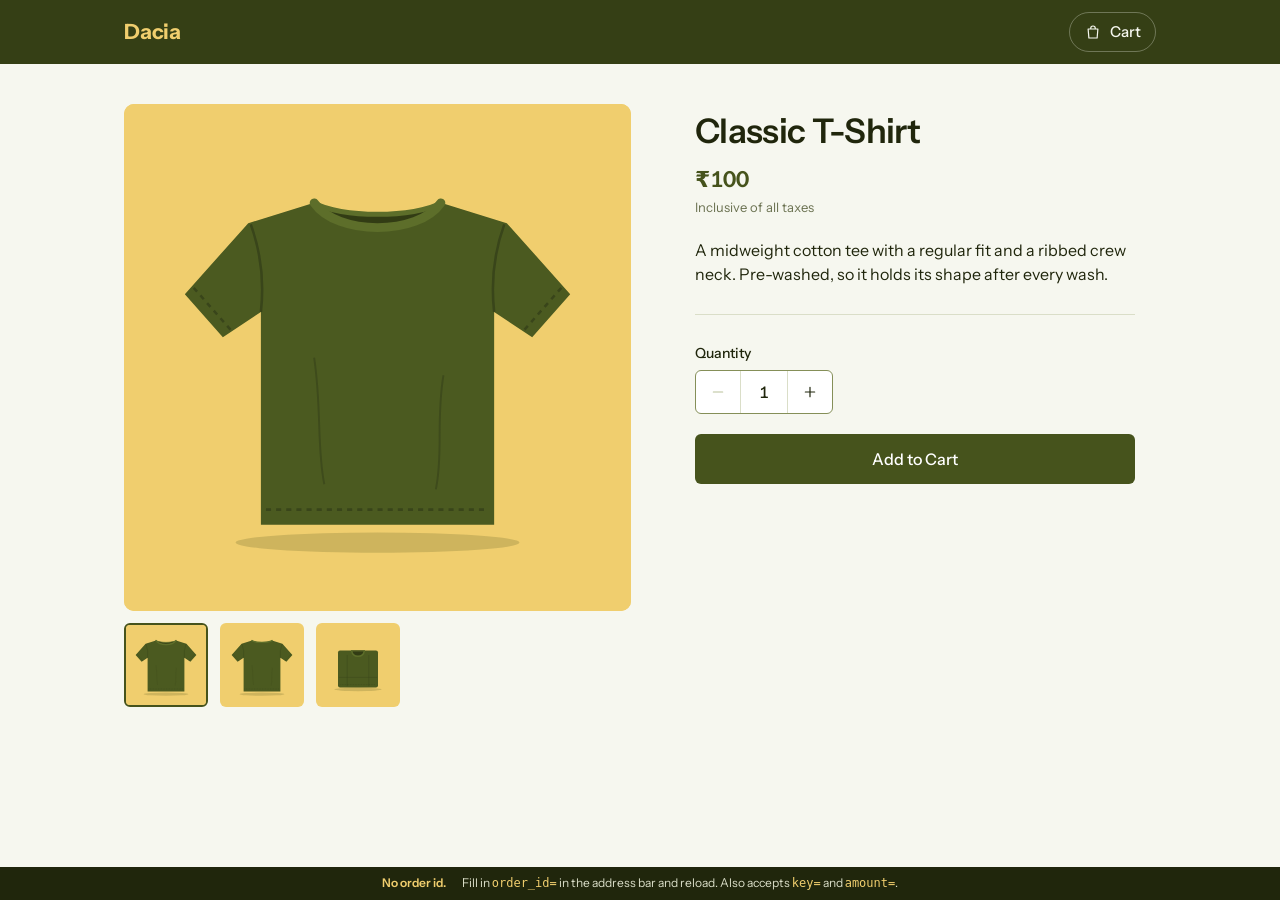
==== demo-custom-checkout/index.html @ fe64cef2 "demo checkout" ====
<!doctype html>
<html lang="en">
<head>
<meta charset="utf-8">
<meta name="viewport" content="width=device-width, initial-scale=1">
<title>Classic T-Shirt | Dacia</title>
<link rel="preconnect" href="https://fonts.googleapis.com">
<link rel="preconnect" href="https://fonts.gstatic.com" crossorigin>
<link href="https://fonts.googleapis.com/css2?family=Instrument+Sans:wght@400;500;600;700&display=swap" rel="stylesheet">

<!--
  Dacia — demo storefront integrating EnKash Custom Checkout.

  Unlike the hosted/iframe demo, there is no EnKash UI here at all: the QR, the
  card form, the bank and wallet lists are all Dacia's own markup. The SDK owns
  every gateway call and hands back one outcome through `handler`.

  Order creation lives on the merchant's server and is out of scope here, so the
  order id arrives in the URL. Open the page bare and it rewrites its own address
  bar to `?order_id=&env=prod` for you to fill in:

    index.html                             → ?order_id=&env=prod
    index.html?order_id=ORD1784195236818VZuxB
    index.html?order_id=...&env=uat        (env: prod | uat | dev, default prod)
    index.html?order_id=...&key=YOUR_KEY   (merchant public key, default DEMO_KEY)
    index.html?order_id=...&amount=100     (cosmetic storefront price, default 100)

  `amount` only drives the product/cart numbers on this page. From the checkout
  page onwards every figure is the gateway's, via init() and
  getAmountForMethod().
-->

<style>
  :root {
    /* Olive */
    --olive-950: #20260c;
    --olive-800: #353f15;
    --olive-700: #46531c;
    --olive-500: #6a7150;
    --olive-400: #858f58;
    --olive-300: #b9c29a;
    --olive-200: #dadec8;
    --olive-100: #eceee1;
    --olive-50: #f6f7ef;
    /* Mustard */
    --mustard-700: #8a6400;
    --mustard-500: #dca42a;
    --mustard-300: #f0ce6e;
    --mustard-200: #f3dea0;
    --mustard-50: #fdf7e6;
    --white: #ffffff;

    --text: var(--olive-950);
    --muted: var(--olive-500);
    --line: var(--olive-200);
    --line-strong: var(--olive-400);
    --primary: var(--olive-700);
    --error: var(--mustard-700);

    --r-sm: 6px;
    --r-md: 10px;
    --shadow: 0 1px 2px rgba(53, 63, 21, 0.05), 0 8px 24px rgba(53, 63, 21, 0.07);
    --font: "Instrument Sans", system-ui, -apple-system, "Segoe UI", Roboto, "Helvetica Neue", Arial, sans-serif;
    color-scheme: light;
  }

  *, *::before, *::after { box-sizing: border-box; }
  [hidden] { display: none !important; }
  html { -webkit-text-size-adjust: 100%; }
  body {
    margin: 0;
    font-family: var(--font);
    font-size: 16px;
    line-height: 1.5;
    color: var(--text);
    background: var(--olive-50);
    font-variant-numeric: tabular-nums;
    -webkit-font-smoothing: antialiased;
  }
  h1, h2, h3, p, dl, dd, ol, fieldset { margin: 0; }
  button, input, select { font: inherit; color: inherit; }
  button { cursor: pointer; }
  svg { display: block; }

  :focus-visible { outline: 2px solid var(--olive-700); outline-offset: 2px; }
  h1[tabindex="-1"]:focus { outline: none; }

  .sr-only {
    position: absolute; width: 1px; height: 1px; padding: 0; margin: -1px;
    overflow: hidden; clip: rect(0 0 0 0); white-space: nowrap; border: 0;
  }

  .container { width: 100%; max-width: 1080px; margin: 0 auto; padding: 0 24px; }

  /* Header */
  .site-header { position: sticky; top: 0; z-index: 10; background: var(--olive-800); }
  .site-header__inner {
    max-width: 1080px; margin: 0 auto; padding: 0 24px; height: 64px;
    display: flex; align-items: center; justify-content: space-between;
  }
  .site-header :focus-visible { outline-color: var(--mustard-500); }
  .brand {
    background: none; border: 0; padding: 4px 0;
    color: var(--mustard-300); font-size: 21px; font-weight: 700; letter-spacing: -0.01em;
  }
  .cart-btn {
    display: inline-flex; align-items: center; gap: 8px;
    height: 40px; padding: 0 14px;
    border: 1px solid rgba(246, 247, 239, 0.3); border-radius: 999px; background: transparent;
    color: var(--olive-50); font-size: 15px; font-weight: 500;
  }
  .cart-btn:hover { border-color: rgba(246, 247, 239, 0.7); }
  .cart-btn__count {
    display: inline-grid; place-items: center;
    min-width: 22px; height: 22px; padding: 0 6px;
    border-radius: 999px; background: var(--mustard-500); color: var(--olive-950);
    font-size: 12px; font-weight: 700; line-height: 1;
  }
  .cart-btn__count.is-bumped { animation: bump 0.35s ease; }
  @keyframes bump { 40% { transform: scale(1.3); } }

  .view { padding: 40px 0 88px; }

  /* Buttons */
  .btn {
    display: inline-flex; align-items: center; justify-content: center; gap: 10px;
    height: 50px; padding: 0 24px;
    border: 1px solid transparent; border-radius: var(--r-sm);
    font-size: 16px; font-weight: 500; white-space: nowrap;
    transition: background-color 0.15s ease, border-color 0.15s ease;
  }
  .btn--primary { background: var(--primary); color: var(--white); }
  .btn--primary:hover { background: var(--olive-800); }
  .btn--primary[aria-disabled="true"] { background: #6b7843; cursor: progress; }
  .btn--primary:disabled { background: var(--olive-300); color: var(--olive-50); cursor: not-allowed; }
  .btn--secondary { background: var(--white); border-color: var(--line-strong); color: var(--text); }
  .btn--secondary:hover { border-color: var(--olive-700); }
  .btn--block { width: 100%; }
  .link-btn {
    background: none; border: 0; padding: 0; font-size: 14px; font-weight: 500;
    text-decoration: underline; text-decoration-color: var(--mustard-500);
    text-decoration-thickness: 2px; text-underline-offset: 4px;
  }
  .link-btn:hover { text-decoration-color: var(--olive-700); }

  /* Quantity stepper */
  .stepper {
    display: inline-flex; height: 44px;
    border: 1px solid var(--line-strong); border-radius: var(--r-sm); background: var(--white);
  }
  .field .stepper { justify-self: start; }
  .stepper__btn { width: 44px; border: 0; background: none; display: grid; place-items: center; }
  .stepper__btn:first-child { border-radius: var(--r-sm) 0 0 var(--r-sm); }
  .stepper__btn:last-child { border-radius: 0 var(--r-sm) var(--r-sm) 0; }
  .stepper__btn:hover { background: var(--olive-100); }
  .stepper__btn[aria-disabled="true"] { color: var(--olive-300); background: none; cursor: not-allowed; }
  .stepper__btn svg { width: 16px; height: 16px; }
  .stepper__input {
    width: 48px; border: 0; border-inline: 1px solid var(--line);
    background: none; text-align: center; font-weight: 500;
    appearance: textfield; -moz-appearance: textfield;
  }
  .stepper__input::-webkit-outer-spin-button,
  .stepper__input::-webkit-inner-spin-button { -webkit-appearance: none; margin: 0; }
  .stepper__input:focus-visible { outline-offset: -2px; }
  .stepper--sm { height: 38px; }
  .stepper--sm .stepper__btn { width: 36px; }
  .stepper--sm .stepper__input { width: 40px; }

  /* Product page */
  .pdp { display: grid; grid-template-columns: minmax(0, 1.1fr) minmax(0, 1fr); gap: 64px; align-items: start; }
  .gallery__main {
    aspect-ratio: 1 / 1; overflow: hidden;
    border-radius: var(--r-md); background: var(--mustard-300);
  }
  .gallery__main svg, .thumb svg, .line__thumb svg, .mini-line__thumb svg { width: 100%; height: 100%; }
  .gallery__thumbs { display: flex; gap: 12px; margin-top: 12px; }
  .thumb {
    flex: 0 0 84px; aspect-ratio: 1 / 1; padding: 0; overflow: hidden;
    border: 2px solid transparent; border-radius: var(--r-sm); background: var(--mustard-300);
  }
  .thumb:hover { border-color: var(--olive-300); }
  .thumb[aria-pressed="true"] { border-color: var(--olive-700); }

  .pdp__info { max-width: 440px; padding-top: 8px; }
  .pdp__title { font-size: 34px; line-height: 1.15; font-weight: 600; letter-spacing: -0.02em; }
  .pdp__price { margin-top: 12px; font-size: 22px; font-weight: 600; color: var(--olive-700); }
  .pdp__tax { margin-top: 2px; font-size: 13px; color: var(--muted); }
  .pdp__desc { margin-top: 20px; max-width: 46ch; }
  .pdp__buy { display: grid; gap: 20px; margin-top: 28px; padding-top: 28px; border-top: 1px solid var(--line); }

  .added {
    display: flex; align-items: flex-start; justify-content: space-between; gap: 16px;
    padding: 14px 16px; border: 1px solid var(--mustard-200); border-radius: var(--r-sm); background: var(--mustard-50);
  }
  .added.is-new { animation: settle 0.25s ease; }
  @keyframes settle { from { opacity: 0; transform: translateY(4px); } }
  .added__body { display: flex; gap: 10px; }
  .added__icon {
    flex: none; width: 20px; height: 20px; margin-top: 1px; border-radius: 50%;
    background: var(--olive-700); color: var(--white); display: grid; place-items: center;
  }
  .added__icon svg { width: 12px; height: 12px; }
  .added__title { font-size: 15px; font-weight: 600; }
  .added__meta { font-size: 14px; color: var(--muted); }
  .added .link-btn { flex: none; margin-top: 1px; }

  /* Shared form bits */
  .field { display: grid; gap: 6px; align-content: start; }
  .field + .field, .field + .field-row, .field-row + .field { margin-top: 18px; }
  .field-row { display: grid; grid-template-columns: 1fr 1fr; gap: 16px; }
  .field-row .field + .field { margin-top: 0; }
  .field__label { font-size: 14px; font-weight: 500; }
  .field__hint { font-size: 13px; color: var(--muted); }
  .field__error { display: flex; align-items: center; gap: 6px; font-size: 13px; font-weight: 600; color: var(--error); }
  .field__error:empty { display: none; }
  .field__error::before {
    content: "!"; flex: none; width: 16px; height: 16px; border-radius: 50%;
    background: var(--error); color: var(--white);
    font-size: 11px; font-weight: 700; line-height: 16px; text-align: center;
  }
  .input {
    width: 100%; height: 46px; padding: 0 14px;
    border: 1px solid var(--line-strong); border-radius: var(--r-sm); background: var(--white);
    font-size: 16px;
  }
  .input::placeholder { color: #9aa07f; }
  .input:hover { border-color: var(--olive-700); }
  .input:focus { border-color: var(--olive-700); }
  .input[aria-invalid="true"] { border: 2px solid var(--error); padding: 0 13px; }
  .input--secret { -webkit-text-security: disc; }
  .input:disabled { background: var(--olive-100); color: var(--muted); }
  select.input { appearance: none; padding-right: 38px;
    background-image: url("data:image/svg+xml,%3Csvg xmlns='http://www.w3.org/2000/svg' viewBox='0 0 24 24' fill='none' stroke='%2346531c' stroke-width='2' stroke-linecap='round' stroke-linejoin='round'%3E%3Cpath d='M6 9l6 6 6-6'/%3E%3C/svg%3E");
    background-repeat: no-repeat; background-position: right 12px center; background-size: 16px 16px; }

  /* Card number input with a brand mark on the right */
  .input-with-mark { position: relative; }
  .input-with-mark .input { padding-right: 60px; }
  .input-mark {
    position: absolute; top: 50%; right: 12px; transform: translateY(-50%);
    height: 22px; width: 34px; object-fit: contain;
  }

  /* Page headings */
  .page-title { font-size: 28px; line-height: 1.2; font-weight: 600; letter-spacing: -0.02em; }
  .page-sub { margin-top: 6px; font-size: 15px; color: var(--muted); }
  .back-link {
    display: inline-flex; align-items: center; gap: 4px; margin-bottom: 14px;
    background: none; border: 0; padding: 4px 0; font-size: 14px; color: var(--olive-700);
  }
  .back-link:hover { text-decoration: underline; text-underline-offset: 3px; }
  .back-link svg { width: 16px; height: 16px; }

  /* Summary card */
  .summary {
    padding: 24px; background: var(--white);
    border: 1px solid var(--line); border-radius: var(--r-md); box-shadow: var(--shadow);
  }
  .summary__title { font-size: 17px; font-weight: 600; }
  .totals { display: grid; gap: 10px; margin: 16px 0 20px; font-size: 15px; }
  .totals > div { display: flex; justify-content: space-between; gap: 16px; }
  .totals dt { color: var(--muted); }
  .totals__grand { margin-top: 4px; padding-top: 14px; border-top: 1px solid var(--line); font-size: 17px; font-weight: 600; }
  .totals__grand dt { color: var(--text); }
  .summary__back { display: block; margin: 16px auto 0; }
  .summary__note { margin-top: 12px; font-size: 13px; color: var(--muted); text-align: center; }
  .summary__merchant {
    display: flex; align-items: center; gap: 10px;
    margin-top: 16px; padding-top: 16px; border-top: 1px solid var(--line);
    font-size: 13px; color: var(--muted);
  }
  .summary__merchant img { height: 24px; max-width: 90px; object-fit: contain; }

  /* Cart */
  .cart-layout { display: grid; grid-template-columns: minmax(0, 1fr) 340px; gap: 40px; align-items: start; margin-top: 28px; }
  .cart-list { list-style: none; margin: 0; padding: 0; border-top: 1px solid var(--line); }
  .line {
    display: grid; grid-template-columns: 96px minmax(0, 1fr) auto 88px;
    grid-template-areas: "thumb info qty total";
    gap: 20px; align-items: center; padding: 20px 0; border-bottom: 1px solid var(--line);
  }
  .line__thumb { grid-area: thumb; width: 96px; aspect-ratio: 1 / 1; overflow: hidden; border-radius: var(--r-sm); background: var(--mustard-300); }
  .line__info { grid-area: info; }
  .line .stepper { grid-area: qty; }
  .line__name { font-weight: 500; }
  .line__meta { margin-top: 2px; font-size: 14px; color: var(--muted); }
  .line__remove { margin-top: 10px; }
  .line__total { grid-area: total; text-align: right; font-weight: 600; }

  .empty {
    display: grid; justify-items: center; gap: 6px; margin-top: 28px; padding: 56px 24px;
    background: var(--white); border: 1px dashed var(--line-strong); border-radius: var(--r-md); text-align: center;
  }
  .empty__title { font-size: 17px; font-weight: 600; }
  .empty__text { color: var(--muted); font-size: 15px; }
  .empty .btn { margin-top: 14px; }

  /* Checkout */
  .checkout-layout { display: grid; grid-template-columns: minmax(0, 1fr) 340px; gap: 32px; align-items: start; margin-top: 28px; }
  .summary--sticky { position: sticky; top: 88px; }
  .pay-card {
    overflow: hidden; background: var(--white);
    border: 1px solid var(--line); border-radius: var(--r-md); box-shadow: var(--shadow);
  }
  .pay-card__title {
    display: flex; align-items: center; justify-content: space-between; gap: 12px;
    padding: 18px 24px; border-bottom: 1px solid var(--line); font-size: 17px; font-weight: 600;
  }
  .pay-card__badge {
    display: inline-flex; align-items: center; gap: 6px;
    font-size: 12px; font-weight: 500; color: var(--muted);
  }
  .pay-card__badge svg { width: 14px; height: 14px; color: var(--olive-700); }
  .pay-card__body { container: paybody / inline-size; }
  .pay-grid { display: grid; }

  /* Loading / error states inside the pay card */
  .pay-state { display: grid; gap: 12px; justify-items: center; padding: 56px 24px; text-align: center; }
  .pay-state__spinner {
    width: 26px; height: 26px; border-radius: 50%;
    border: 3px solid var(--olive-200); border-top-color: var(--olive-700);
    animation: spin 0.8s linear infinite;
  }
  .pay-state__title { font-size: 16px; font-weight: 600; }
  .pay-state__text { max-width: 44ch; font-size: 14px; color: var(--muted); }

  /* Contact step */
  .contact { padding: 24px 28px 28px; }
  .contact__title { font-size: 16px; font-weight: 600; }
  .contact__text { margin-top: 4px; max-width: 52ch; font-size: 14px; color: var(--muted); }
  .contact__form { margin-top: 20px; max-width: 420px; }
  .contact__actions { display: flex; flex-wrap: wrap; gap: 12px; align-items: center; margin-top: 22px; }
  .contact__saved {
    display: flex; flex-wrap: wrap; gap: 4px 12px; align-items: baseline;
    padding: 12px 14px; border: 1px solid var(--mustard-200); border-radius: var(--r-sm);
    background: var(--mustard-50); font-size: 14px;
  }
  .contact__saved code { font-family: ui-monospace, SFMono-Regular, Menlo, monospace; font-size: 13px; }

  /* Method rail */
  .methods { display: grid; grid-template-columns: 1fr 1fr; gap: 10px; min-width: 0; padding: 16px; border: 0; }
  .method {
    position: relative; display: flex; align-items: center; gap: 12px;
    padding: 12px; cursor: pointer; background: var(--white);
    border: 1px solid var(--line); border-radius: var(--r-sm);
  }
  .method:hover { border-color: var(--line-strong); }
  .method:has(input:checked) { border-color: var(--olive-700); box-shadow: 0 0 0 1px var(--olive-700); background: var(--mustard-50); }
  .method:has(input:focus-visible) { outline: 2px solid var(--olive-700); outline-offset: 2px; }
  .method__icon {
    flex: none; width: 36px; height: 36px; display: grid; place-items: center;
    border: 1px solid var(--line); border-radius: 8px; background: var(--white); color: var(--olive-700);
    overflow: hidden;
  }
  .method__icon svg { width: 20px; height: 20px; }
  .method__icon img { width: 22px; height: 22px; object-fit: contain; }
  .method:has(input:checked) .method__icon { background: var(--mustard-500); border-color: var(--mustard-500); color: var(--olive-950); }
  .method__text { display: grid; min-width: 0; }
  .method__name { font-size: 15px; font-weight: 500; }
  .method__hint { font-size: 13px; color: var(--muted); }

  .panels { container: panel / inline-size; border-top: 1px solid var(--line); }
  .panel { padding: 20px 16px 24px; }
  .panel__title { margin-bottom: 16px; font-size: 16px; font-weight: 600; }
  .panel__note { margin-top: 16px; font-size: 13px; color: var(--muted); }
  .panel__marks { display: flex; flex-wrap: wrap; gap: 8px; margin-bottom: 16px; }
  .panel__marks img { height: 22px; max-width: 40px; object-fit: contain; }

  /* UPI: mode switch */
  .segment {
    display: grid; grid-template-columns: 1fr 1fr; gap: 4px; min-width: 0;
    padding: 4px; border: 0; border-radius: 8px; background: var(--olive-100);
  }
  .segment--single { grid-template-columns: 1fr; }
  .segment__opt {
    position: relative; display: flex; align-items: center; justify-content: center; gap: 8px;
    height: 40px; padding: 0 10px; border-radius: 6px; cursor: pointer;
    font-size: 14px; font-weight: 500; color: var(--olive-500); white-space: nowrap;
  }
  .segment__opt svg { width: 16px; height: 16px; flex: none; }
  .segment__opt:hover { color: var(--text); }
  .segment__opt:has(input:checked) { background: var(--olive-700); color: var(--white); }
  .segment__opt:has(input:focus-visible) { outline: 2px solid var(--olive-700); outline-offset: 2px; }
  .upi-mode { margin-top: 20px; }

  /* UPI: QR */
  .upi-qr { display: grid; gap: 20px; }
  .qr-card {
    justify-self: center; width: 100%; max-width: 220px; padding: 12px; text-align: center;
    border: 1px solid var(--line); border-radius: var(--r-md); background: var(--white);
  }
  .qr-card img { width: 100%; height: auto; display: block; border-radius: 4px; }
  .qr-card__placeholder {
    display: grid; place-items: center; aspect-ratio: 1 / 1;
    border-radius: 4px; background: var(--olive-100); color: var(--muted); font-size: 13px;
  }
  .qr-card__amount { margin-top: 8px; font-size: 18px; font-weight: 600; }
  .qr-card__status { display: inline-flex; align-items: center; gap: 6px; font-size: 13px; color: var(--muted); white-space: nowrap; }
  .qr-card__pulse { width: 8px; height: 8px; border-radius: 50%; background: var(--mustard-500); animation: pulse 1.4s ease-in-out infinite; }
  @keyframes pulse { 50% { opacity: 0.3; } }
  .qr-card__timer { margin-top: 2px; font-size: 13px; font-weight: 600; color: var(--olive-700); }
  .steps { display: grid; gap: 10px; padding: 0; list-style: none; counter-reset: step; font-size: 14px; }
  .steps li { display: flex; gap: 10px; align-items: flex-start; counter-increment: step; }
  .steps li::before {
    content: counter(step); flex: none; width: 22px; height: 22px; border-radius: 50%;
    background: var(--mustard-200); color: var(--olive-950);
    font-size: 12px; font-weight: 700; line-height: 22px; text-align: center;
  }
  .steps__title { margin-bottom: 12px; font-size: 15px; font-weight: 600; }
  .upi-qr .field__hint { margin-top: 14px; }

  /* Tiles (banks, wallets, upi apps) */
  .tiles { min-width: 0; padding: 0; border: 0; }
  .tiles legend { padding: 0; margin-bottom: 10px; }
  .tiles__grid { display: grid; grid-template-columns: repeat(2, minmax(0, 1fr)); gap: 10px; }
  .tiles .field__error { margin-top: 12px; }
  .tile {
    position: relative; display: flex; align-items: center; gap: 10px;
    width: 100%; min-height: 48px; padding: 12px 14px; cursor: pointer;
    font-size: 15px; font-weight: 500; text-align: left;
    border: 1px solid var(--line); border-radius: var(--r-sm); background: var(--white);
  }
  .tile:hover { border-color: var(--line-strong); }
  .tile.is-active, .tile:has(input:checked) { border-color: var(--olive-700); box-shadow: 0 0 0 1px var(--olive-700); background: var(--mustard-50); }
  .tile:has(input:focus-visible) { outline: 2px solid var(--olive-700); outline-offset: 2px; }
  .tile:disabled { opacity: 0.5; cursor: not-allowed; }
  .tile__logo { flex: none; width: 26px; height: 26px; object-fit: contain; }
  .tile__name { min-width: 0; overflow: hidden; text-overflow: ellipsis; white-space: nowrap; }

  .apps__grid { display: grid; grid-template-columns: repeat(auto-fill, minmax(140px, 1fr)); gap: 10px; }

  @container paybody (min-width: 600px) {
    .pay-grid { grid-template-columns: 220px minmax(0, 1fr); min-height: 420px; }
    .methods { grid-template-columns: 1fr; align-content: start; border-right: 1px solid var(--line); background: var(--olive-50); }
    .panels { border-top: 0; }
    .panel { padding: 24px 28px 28px; }
  }
  @container paybody (max-width: 400px) {
    .method__hint { display: none; }
  }
  @container panel (min-width: 420px) {
    .upi-qr { grid-template-columns: 180px minmax(0, 1fr); align-items: start; gap: 22px; }
    .qr-card { justify-self: stretch; }
  }
  @container panel (max-width: 340px) {
    .tiles__grid { grid-template-columns: 1fr; }
  }

  /* Alerts */
  .alert {
    display: grid; grid-template-columns: 20px minmax(0, 1fr); gap: 10px; align-items: start;
    padding: 14px 16px; border-radius: var(--r-sm); font-size: 14px;
  }
  .alert::before {
    content: ""; width: 20px; height: 20px; border-radius: 50%;
    background: currentColor no-repeat center / 12px 12px;
  }
  .alert strong { display: block; font-size: 15px; }
  .alert--info { border: 1px solid var(--mustard-200); background: var(--mustard-50); color: var(--olive-800); }
  .alert--info::before {
    background-image: url("data:image/svg+xml,%3Csvg xmlns='http://www.w3.org/2000/svg' viewBox='0 0 24 24' fill='%23fdf7e6'%3E%3Cpath d='M11 10h2v8h-2zM11 6h2v2.4h-2z'/%3E%3C/svg%3E");
  }
  .alert--ok { border: 1px solid var(--olive-300); background: var(--olive-100); color: var(--olive-800); }
  .alert--ok::before {
    background-image: url("data:image/svg+xml,%3Csvg xmlns='http://www.w3.org/2000/svg' viewBox='0 0 24 24' fill='none' stroke='%23eceee1' stroke-width='3.4' stroke-linecap='round' stroke-linejoin='round'%3E%3Cpath d='M5 12.5l4.5 4.5L19 7.5'/%3E%3C/svg%3E");
  }
  .alert--error { border: 1px solid #e6c98f; background: #fdf3e2; color: var(--error); }
  .alert--error::before {
    background-image: url("data:image/svg+xml,%3Csvg xmlns='http://www.w3.org/2000/svg' viewBox='0 0 24 24' fill='%23fdf3e2'%3E%3Cpath d='M11 6h2v8h-2zM11 16h2v2h-2z'/%3E%3C/svg%3E");
  }
  .panel > .alert, .contact > .alert { margin-top: 16px; }

  .mini-line {
    display: grid; grid-template-columns: 56px minmax(0, 1fr) auto; gap: 12px; align-items: center;
    margin-top: 16px; padding-bottom: 16px; border-bottom: 1px solid var(--line);
  }
  .mini-line__thumb { width: 56px; aspect-ratio: 1 / 1; overflow: hidden; border-radius: var(--r-sm); background: var(--mustard-300); }
  .mini-line__name { font-size: 15px; font-weight: 500; }
  .mini-line__qty { font-size: 13px; color: var(--muted); }
  .mini-line__price { font-weight: 600; }
  .checkout-layout .totals { margin-top: 16px; }

  .spinner {
    width: 16px; height: 16px; border-radius: 50%;
    border: 2px solid rgba(255, 255, 255, 0.35); border-top-color: var(--white);
    animation: spin 0.8s linear infinite;
  }
  @keyframes spin { to { transform: rotate(360deg); } }

  /* Confirmation */
  .confirm { display: grid; place-items: center; }
  .confirm__card {
    width: 100%; max-width: 480px; padding: 40px 32px 32px; text-align: center; background: var(--white);
    border: 1px solid var(--line); border-radius: var(--r-md); box-shadow: var(--shadow);
  }
  .confirm__icon {
    width: 60px; height: 60px; margin: 0 auto; border-radius: 50%;
    background: var(--mustard-500); color: var(--olive-950); display: grid; place-items: center;
    animation: pop 0.35s ease both;
  }
  .confirm__icon svg { width: 28px; height: 28px; }
  .confirm__icon--fail { background: var(--olive-200); }
  @keyframes pop { from { transform: scale(0.6); opacity: 0; } }
  .confirm__title { margin-top: 20px; font-size: 26px; line-height: 1.2; font-weight: 600; letter-spacing: -0.02em; }
  .confirm__text { max-width: 38ch; margin: 8px auto 0; font-size: 15px; color: var(--muted); }
  .receipt { margin: 28px 0; text-align: left; border-top: 1px solid var(--line); }
  .receipt > div { display: flex; justify-content: space-between; gap: 16px; padding: 12px 0; border-bottom: 1px solid var(--line); font-size: 15px; }
  .receipt dt { color: var(--muted); }
  .receipt dd { font-weight: 500; text-align: right; word-break: break-all; }
  .confirm__actions { display: grid; gap: 10px; }

  /* Demo config strip */
  .demobar {
    position: fixed; inset: auto 0 0 0; z-index: 9;
    display: flex; flex-wrap: wrap; gap: 6px 16px; align-items: center; justify-content: center;
    padding: 8px 16px; background: var(--olive-950); color: var(--olive-200);
    font-size: 12px; line-height: 1.4;
  }
  .demobar code { color: var(--mustard-300); font-family: ui-monospace, SFMono-Regular, Menlo, monospace; }
  .demobar__warn { color: var(--mustard-300); font-weight: 600; }

  /* Responsive */
  @media (max-width: 860px) {
    .pdp { grid-template-columns: 1fr; gap: 32px; }
    .pdp__info { max-width: none; padding-top: 0; }
    .cart-layout, .checkout-layout { grid-template-columns: 1fr; gap: 24px; }
    .summary--sticky { position: static; }
  }
  @media (max-width: 600px) {
    .container, .site-header__inner { padding: 0 16px; }
    .view { padding: 24px 0 72px; }
    .pdp__title { font-size: 28px; }
    .thumb { flex: 1 1 0; max-width: 96px; }
    .line {
      grid-template-columns: 80px auto minmax(0, 1fr);
      grid-template-areas: "thumb info info" "thumb qty total";
      column-gap: 16px; row-gap: 12px; align-items: start;
    }
    .line__thumb { width: 80px; }
    .line__total { align-self: center; }
    .summary { padding: 20px; }
    .contact { padding: 20px 16px 24px; }
    .confirm__card { padding: 32px 20px 24px; }
  }
  @media (prefers-reduced-motion: reduce) {
    *, *::before, *::after { animation-duration: 0.01ms !important; animation-iteration-count: 1 !important; transition-duration: 0.01ms !important; }
  }
</style>
</head>
<body>

<header class="site-header">
  <div class="site-header__inner">
    <button class="brand" type="button" data-nav="product">Dacia</button>
    <button class="cart-btn" id="cart-btn" type="button" data-nav="cart" aria-label="Cart, 0 items">
      <svg viewBox="0 0 24 24" width="18" height="18" fill="none" stroke="currentColor" stroke-width="1.6" stroke-linejoin="round" aria-hidden="true"><path d="M5.5 8h13l-1 12h-11l-1-12z"/><path d="M9 8V7a3 3 0 0 1 6 0v1"/></svg>
      <span>Cart</span>
      <span class="cart-btn__count" id="cart-count" hidden>0</span>
    </button>
  </div>
</header>

<main>
  <!-- Product -->
  <section class="view" id="view-product" data-view="product" aria-labelledby="product-title">
    <div class="container pdp">
      <div class="gallery">
        <div class="gallery__main" id="main-image" role="img" aria-label="Classic T-Shirt, front view"></div>
        <div class="gallery__thumbs" role="group" aria-label="Product images">
          <button class="thumb" type="button" aria-pressed="true" aria-label="Show front view"></button>
          <button class="thumb" type="button" aria-pressed="false" aria-label="Show back view"></button>
          <button class="thumb" type="button" aria-pressed="false" aria-label="Show folded view"></button>
        </div>
      </div>

      <div class="pdp__info">
        <h1 class="pdp__title" id="product-title" tabindex="-1">Classic T-Shirt</h1>
        <p class="pdp__price" id="pdp-price">₹100</p>
        <p class="pdp__tax">Inclusive of all taxes</p>
        <p class="pdp__desc">A midweight cotton tee with a regular fit and a ribbed crew neck. Pre-washed, so it holds its shape after every wash.</p>

        <div class="pdp__buy">
          <div class="field">
            <label class="field__label" for="pdp-qty">Quantity</label>
            <div class="stepper" id="pdp-stepper">
              <button class="stepper__btn" type="button" data-step="-1" aria-label="Decrease quantity"><svg viewBox="0 0 24 24" fill="none" stroke="currentColor" stroke-width="1.8" stroke-linecap="round" aria-hidden="true"><path d="M5 12h14"/></svg></button>
              <input class="stepper__input" id="pdp-qty" type="number" inputmode="numeric" min="1" max="10" value="1">
              <button class="stepper__btn" type="button" data-step="1" aria-label="Increase quantity"><svg viewBox="0 0 24 24" fill="none" stroke="currentColor" stroke-width="1.8" stroke-linecap="round" aria-hidden="true"><path d="M12 5v14M5 12h14"/></svg></button>
            </div>
          </div>

          <button class="btn btn--primary btn--block" id="add-to-cart" type="button">Add to Cart</button>

          <div class="added" id="added" hidden>
            <div class="added__body">
              <span class="added__icon" aria-hidden="true"><svg viewBox="0 0 24 24" fill="none" stroke="currentColor" stroke-width="3" stroke-linecap="round" stroke-linejoin="round"><path d="M5 12.5l4.5 4.5L19 7.5"/></svg></span>
              <div>
                <p class="added__title" id="added-title">Added to cart</p>
                <p class="added__meta" id="added-meta"></p>
              </div>
            </div>
            <button class="link-btn" type="button" data-nav="cart">View cart</button>
          </div>
        </div>
      </div>
    </div>
  </section>

  <!-- Cart -->
  <section class="view" id="view-cart" data-view="cart" aria-labelledby="cart-title" hidden>
    <div class="container">
      <h1 class="page-title" id="cart-title" tabindex="-1">Your cart</h1>

      <div class="empty" id="cart-empty" hidden>
        <p class="empty__title">Your cart is empty</p>
        <p class="empty__text">Add the Classic T-Shirt to check out.</p>
        <button class="btn btn--secondary" type="button" data-nav="product">Continue shopping</button>
      </div>

      <div class="cart-layout" id="cart-filled">
        <ul class="cart-list" aria-label="Items in your cart">
          <li class="line">
            <div class="line__thumb" id="cart-thumb" aria-hidden="true"></div>
            <div class="line__info">
              <p class="line__name">Classic T-Shirt</p>
              <p class="line__meta" id="cart-unit">₹100 each</p>
              <button class="link-btn line__remove" id="remove-item" type="button" aria-label="Remove Classic T-Shirt from cart">Remove</button>
            </div>
            <div class="stepper stepper--sm" id="cart-stepper">
              <button class="stepper__btn" type="button" data-step="-1" aria-label="Decrease quantity"><svg viewBox="0 0 24 24" fill="none" stroke="currentColor" stroke-width="1.8" stroke-linecap="round" aria-hidden="true"><path d="M5 12h14"/></svg></button>
              <input class="stepper__input" id="cart-qty" type="number" inputmode="numeric" min="1" max="10" value="1" aria-label="Quantity of Classic T-Shirt">
              <button class="stepper__btn" type="button" data-step="1" aria-label="Increase quantity"><svg viewBox="0 0 24 24" fill="none" stroke="currentColor" stroke-width="1.8" stroke-linecap="round" aria-hidden="true"><path d="M12 5v14M5 12h14"/></svg></button>
            </div>
            <p class="line__total" id="line-total">₹100</p>
          </li>
        </ul>

        <aside class="summary" aria-labelledby="cart-summary-title">
          <h2 class="summary__title" id="cart-summary-title">Order summary</h2>
          <dl class="totals">
            <div><dt>Subtotal (<span id="cart-items">1 item</span>)</dt><dd id="cart-subtotal">₹100</dd></div>
            <div><dt>Shipping</dt><dd>Free</dd></div>
            <div class="totals__grand"><dt>Total</dt><dd id="cart-total">₹100</dd></div>
          </dl>
          <button class="btn btn--primary btn--block" type="button" data-nav="checkout">Proceed to Checkout</button>
          <button class="link-btn summary__back" type="button" data-nav="product">Continue shopping</button>
        </aside>
      </div>
    </div>
  </section>

  <!-- Checkout -->
  <section class="view" id="view-checkout" data-view="checkout" aria-labelledby="checkout-title" hidden>
    <div class="container">
      <button class="back-link" type="button" data-nav="cart">
        <svg viewBox="0 0 24 24" fill="none" stroke="currentColor" stroke-width="1.8" stroke-linecap="round" stroke-linejoin="round" aria-hidden="true"><path d="M15 18l-6-6 6-6"/></svg>
        Back to cart
      </button>
      <h1 class="page-title" id="checkout-title" tabindex="-1">Checkout</h1>
      <p class="page-sub">Pay without leaving Dacia. Payments are processed by EnKash.</p>

      <div class="checkout-layout">
        <section class="pay-card" aria-labelledby="pay-title">
          <h2 class="pay-card__title" id="pay-title">
            <span>Payment method</span>
            <span class="pay-card__badge">
              <svg viewBox="0 0 24 24" fill="none" stroke="currentColor" stroke-width="1.8" stroke-linecap="round" stroke-linejoin="round" aria-hidden="true"><rect x="4.5" y="10.5" width="15" height="9.5" rx="2"/><path d="M8.5 10.5V7.5a3.5 3.5 0 0 1 7 0v3"/></svg>
              Secured by EnKash
            </span>
          </h2>
          <div class="pay-card__body">

            <!-- Loading -->
            <div class="pay-state" id="pay-loading">
              <div class="pay-state__spinner" aria-hidden="true"></div>
              <p class="pay-state__title">Loading payment options</p>
              <p class="pay-state__text">Fetching this order from EnKash.</p>
            </div>

            <!-- Init failure -->
            <div class="pay-state" id="pay-error" hidden>
              <p class="pay-state__title" id="pay-error-title">Payment options unavailable</p>
              <p class="pay-state__text" id="pay-error-text"></p>
              <button class="btn btn--secondary" id="pay-retry-init" type="button">Try again</button>
            </div>

            <!-- Contact step -->
            <div class="contact" id="contact-step" hidden>
              <p class="contact__title">Contact details</p>
              <p class="contact__text">We'll send your payment receipt here. Required by the payment gateway for this order.</p>

              <div class="contact__form" id="contact-form">
                <div class="field">
                  <label class="field__label" for="contact-mobile">Mobile number</label>
                  <input class="input" id="contact-mobile" type="tel" inputmode="numeric" placeholder="10-digit mobile" autocomplete="tel-national" maxlength="10" aria-describedby="contact-mobile-hint contact-mobile-error">
                  <p class="field__hint" id="contact-mobile-hint">10 digits, starting 6&ndash;9.</p>
                  <p class="field__error" id="contact-mobile-error"></p>
                </div>
                <div class="field">
                  <label class="field__label" for="contact-email">Email <span class="field__hint">(optional)</span></label>
                  <input class="input" id="contact-email" type="email" placeholder="you@example.com" autocomplete="email" spellcheck="false" aria-describedby="contact-email-error">
                  <p class="field__error" id="contact-email-error"></p>
                </div>
              </div>

              <div class="contact__actions">
                <button class="btn btn--primary" id="contact-continue" type="button">
                  <span class="spinner" id="contact-spinner" aria-hidden="true" hidden></span>
                  <span id="contact-continue-label">Continue to payment</span>
                </button>
              </div>

              <div class="alert alert--error" id="contact-alert" hidden>
                <div><strong>Couldn't save your details</strong><span id="contact-alert-text"></span></div>
              </div>
            </div>

            <!-- Methods -->
            <div class="pay-grid" id="pay-grid" hidden>
              <fieldset class="methods" id="methods">
                <legend class="sr-only">Choose a payment method</legend>
              </fieldset>

              <div class="panels" id="panels">
                <!-- UPI -->
                <div class="panel" data-panel="UPI" hidden>
                  <h3 class="panel__title">Pay with UPI</h3>

                  <fieldset class="segment" id="upi-segment">
                    <legend class="sr-only">How do you want to pay with UPI?</legend>
                    <label class="segment__opt" id="upi-mode-qr-opt">
                      <input class="sr-only" type="radio" name="upiMode" value="qr" checked>
                      <svg viewBox="0 0 24 24" fill="none" stroke="currentColor" stroke-width="1.8" stroke-linecap="round" stroke-linejoin="round" aria-hidden="true"><rect x="3.5" y="3.5" width="6" height="6" rx="1"/><rect x="14.5" y="3.5" width="6" height="6" rx="1"/><rect x="3.5" y="14.5" width="6" height="6" rx="1"/><path d="M14.5 14.5h2.5v2.5M20.5 14.5v.01M14.5 20.5h.01M17.5 20.5h3v-3"/></svg>
                      Scan QR &amp; Pay
                    </label>
                    <label class="segment__opt" id="upi-mode-intent-opt">
                      <input class="sr-only" type="radio" name="upiMode" value="intent">
                      <svg viewBox="0 0 24 24" fill="none" stroke="currentColor" stroke-width="1.8" stroke-linecap="round" stroke-linejoin="round" aria-hidden="true"><rect x="7" y="3" width="10" height="18" rx="2"/><path d="M11 18h2"/></svg>
                      Pay via UPI app
                    </label>
                  </fieldset>

                  <!-- QR -->
                  <div class="upi-mode upi-qr" data-upi="qr">
                    <div class="qr-card">
                      <div class="qr-card__placeholder" id="qr-placeholder">Loading QR&hellip;</div>
                      <img id="qr-image" alt="UPI QR code for this payment" hidden>
                      <p class="qr-card__amount" id="qr-amount">&nbsp;</p>
                      <p class="qr-card__status"><span class="qr-card__pulse" aria-hidden="true"></span>Waiting for payment</p>
                      <p class="qr-card__timer" id="qr-timer">&nbsp;</p>
                    </div>
                    <div>
                      <p class="steps__title">Scan with any UPI app</p>
                      <ol class="steps">
                        <li><span>Open any UPI app on your phone.</span></li>
                        <li><span>Scan this QR code.</span></li>
                        <li><span>Approve the payment of <span id="qr-amount-inline">the order total</span>.</span></li>
                      </ol>
                      <p class="field__hint">Keep this page open. We confirm the payment automatically once you approve it.</p>
                      <div class="alert alert--error" id="qr-alert" hidden>
                        <div><strong>QR unavailable</strong><span id="qr-alert-text"></span></div>
                      </div>
                    </div>
                  </div>

                  <!-- Intent -->
                  <div class="upi-mode" data-upi="intent" hidden>
                    <fieldset class="tiles">
                      <legend class="field__label">Choose your UPI app</legend>
                      <div class="apps__grid" id="upi-apps"></div>
                    </fieldset>
                    <p class="panel__note">Tapping an app opens it to approve the payment. Come back here afterwards &mdash; we confirm the outcome on this page.</p>
                    <div class="alert alert--error" id="intent-alert" hidden>
                      <div><strong>UPI apps unavailable</strong><span id="intent-alert-text"></span></div>
                    </div>
                  </div>
                </div>

                <!-- Card -->
                <div class="panel" data-panel="CARD" hidden>
                  <h3 class="panel__title">Pay with card</h3>
                  <div class="panel__marks" id="card-marks"></div>

                  <div class="field">
                    <label class="field__label" for="card-number">Card number</label>
                    <div class="input-with-mark">
                      <input class="input" id="card-number" type="text" inputmode="numeric" placeholder="1234 5678 9012 3456" maxlength="23" autocomplete="cc-number" aria-describedby="card-number-hint card-number-error">
                      <img class="input-mark" id="card-network-mark" alt="" hidden>
                    </div>
                    <p class="field__hint" id="card-number-hint">Credit, debit and prepaid cards accepted.</p>
                    <p class="field__error" id="card-number-error"></p>
                  </div>
                  <div class="field-row">
                    <div class="field">
                      <label class="field__label" for="card-expiry">Expiry</label>
                      <input class="input" id="card-expiry" type="text" inputmode="numeric" placeholder="MM/YY" maxlength="5" autocomplete="cc-exp" aria-describedby="card-expiry-error">
                      <p class="field__error" id="card-expiry-error"></p>
                    </div>
                    <div class="field">
                      <label class="field__label" for="card-cvv">CVV</label>
                      <input class="input input--secret" id="card-cvv" type="text" inputmode="numeric" placeholder="123" maxlength="3" autocomplete="cc-csc" aria-describedby="card-cvv-error">
                      <p class="field__error" id="card-cvv-error"></p>
                    </div>
                  </div>
                  <div class="field">
                    <label class="field__label" for="card-name">Name on card</label>
                    <input class="input" id="card-name" type="text" placeholder="As printed on the card" autocomplete="cc-name" aria-describedby="card-name-error">
                    <p class="field__error" id="card-name-error"></p>
                  </div>

                  <div class="alert alert--ok" id="bin-ok" hidden>
                    <div><strong id="bin-ok-title">Card accepted</strong><span id="bin-ok-text"></span></div>
                  </div>
                  <div class="alert alert--error" id="bin-error" hidden>
                    <div><strong id="bin-error-title">Card not accepted</strong><span id="bin-error-text"></span></div>
                  </div>
                  <p class="panel__note">You may be asked to approve the payment with your bank in a new tab.</p>
                </div>

                <!-- Netbanking -->
                <div class="panel" data-panel="NETBANKING" hidden>
                  <h3 class="panel__title">Pay with netbanking</h3>
                  <fieldset class="tiles" id="nb-top-wrap" hidden>
                    <legend class="field__label">Popular banks</legend>
                    <div class="tiles__grid" id="nb-top-banks"></div>
                  </fieldset>
                  <div class="field">
                    <label class="field__label" for="nb-select">All banks</label>
                    <select class="input" id="nb-select">
                      <option value="">Select your bank&hellip;</option>
                    </select>
                    <p class="field__error" id="nb-error"></p>
                  </div>
                  <p class="panel__note">You'll approve the payment on your bank's page in a new tab, then come back here.</p>
                </div>

                <!-- Wallet -->
                <div class="panel" data-panel="WALLET" hidden>
                  <h3 class="panel__title">Pay with a wallet</h3>
                  <fieldset class="tiles">
                    <legend class="field__label">Choose your wallet</legend>
                    <div class="tiles__grid" id="wallet-list"></div>
                    <p class="field__error" id="wallet-error"></p>
                  </fieldset>
                  <p class="panel__note">You'll approve the payment in your wallet in a new tab, then come back here.</p>
                </div>
              </div>
            </div>
          </div>
        </section>

        <aside class="summary summary--sticky" aria-labelledby="checkout-summary-title">
          <h2 class="summary__title" id="checkout-summary-title">Order summary</h2>
          <div class="mini-line">
            <div class="mini-line__thumb" id="checkout-thumb" aria-hidden="true"></div>
            <div>
              <p class="mini-line__name">Classic T-Shirt</p>
              <p class="mini-line__qty" id="co-qty">Qty 1</p>
            </div>
            <p class="mini-line__price" id="co-line">₹100</p>
          </div>
          <dl class="totals" id="co-totals">
            <div><dt>Order amount</dt><dd id="co-amount">&mdash;</dd></div>
            <div class="totals__grand"><dt>Total payable</dt><dd id="co-total">&mdash;</dd></div>
          </dl>

          <button class="btn btn--primary btn--block" id="pay-btn" type="button" hidden>
            <span class="spinner" id="pay-spinner" aria-hidden="true" hidden></span>
            <span id="pay-label">Pay now</span>
          </button>

          <div class="alert alert--info" id="pay-status" hidden>
            <div><strong id="pay-status-title">Waiting for payment</strong><span id="pay-status-text"></span></div>
          </div>

          <p class="summary__note" id="summary-note">Amounts confirmed by EnKash for this order.</p>

          <div class="summary__merchant" id="summary-merchant" hidden>
            <img id="merchant-logo" alt="" hidden>
            <span id="merchant-name"></span>
          </div>
        </aside>
      </div>
    </div>
  </section>

  <!-- Confirmation / failure -->
  <section class="view" id="view-confirmation" data-view="confirmation" aria-labelledby="confirm-title" hidden>
    <div class="container confirm">
      <div class="confirm__card">
        <div class="confirm__icon" id="confirm-icon" aria-hidden="true"><svg viewBox="0 0 24 24" fill="none" stroke="currentColor" stroke-width="2.4" stroke-linecap="round" stroke-linejoin="round"><path d="M5 12.5l4.5 4.5L19 7.5"/></svg></div>
        <h1 class="confirm__title" id="confirm-title" tabindex="-1">Payment successful</h1>
        <p class="confirm__text" id="confirm-text">Thanks — your order is confirmed. A receipt is on its way to your email.</p>
        <dl class="receipt" id="receipt"></dl>
        <div class="confirm__actions">
          <button class="btn btn--primary btn--block" type="button" data-nav="product">Back to store</button>
          <button class="btn btn--secondary btn--block" id="retry-btn" type="button" hidden>Try payment again</button>
        </div>
      </div>
    </div>
  </section>
</main>

<div class="demobar" id="demobar"></div>
<div class="sr-only" id="announcer" aria-live="polite"></div>

<script src="../custom-checkout/enkash-custom-checkout.js"></script>
<script src="./app.js"></script>
</body>
</html>
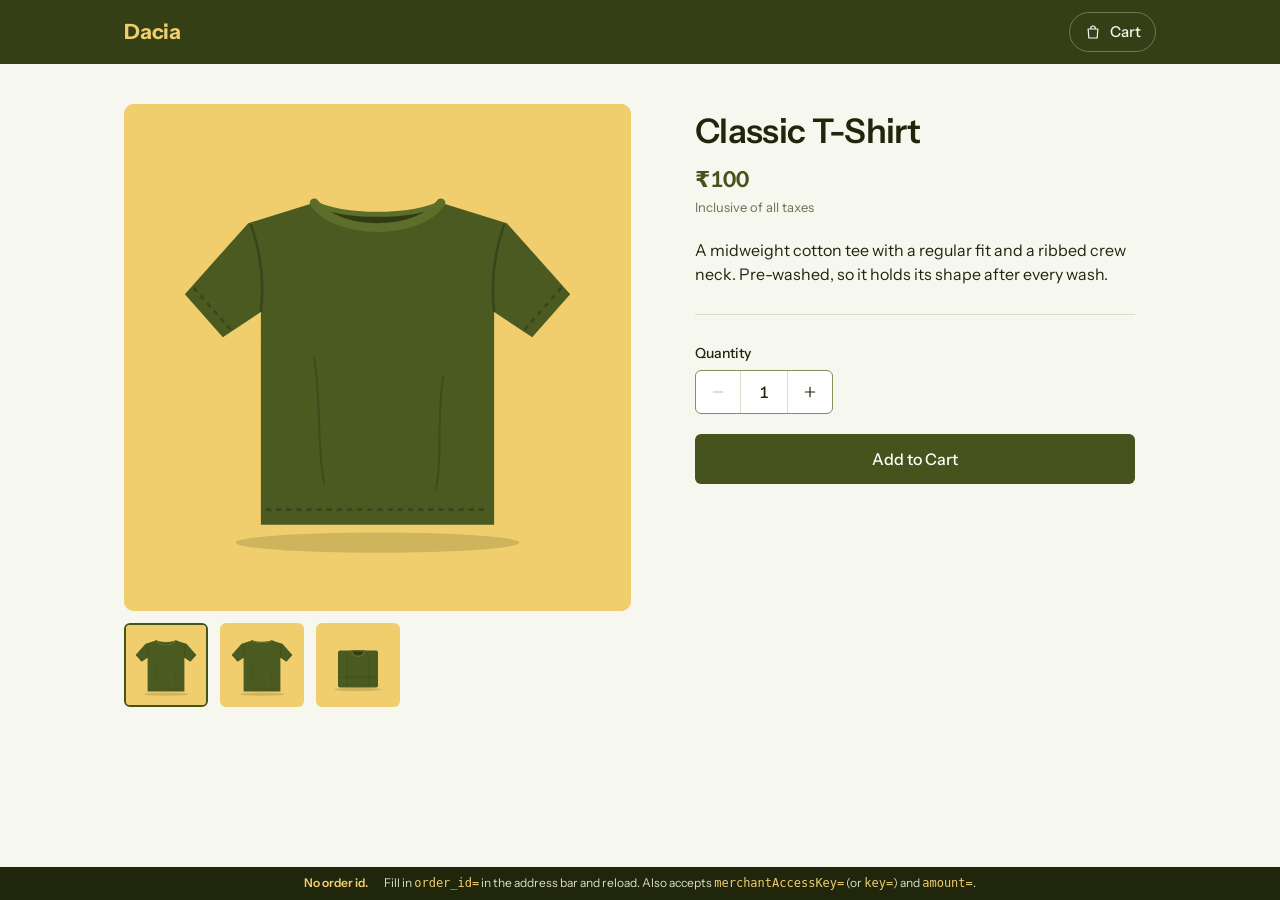
==== commit 0d8bdf76: "Seed merchantAccessKey in the custom checkout demo URL. Co-authored-by: Cursor <cursoragent@cursor.c" ====
--- a/demo-custom-checkout/index.html
+++ b/demo-custom-checkout/index.html
@@ -17,13 +17,13 @@
 
   Order creation lives on the merchant's server and is out of scope here, so the
   order id arrives in the URL. Open the page bare and it rewrites its own address
-  bar to `?order_id=&env=prod` for you to fill in:
-
-    index.html                             → ?order_id=&env=prod
+  bar to `?order_id=&env=prod&merchantAccessKey=` for you to fill in:
+
+    index.html                                          → ?order_id=&env=prod&merchantAccessKey=
     index.html?order_id=ORD1784195236818VZuxB
-    index.html?order_id=...&env=uat        (env: prod | uat | dev, default prod)
-    index.html?order_id=...&key=YOUR_KEY   (merchant public key, default DEMO_KEY)
-    index.html?order_id=...&amount=100     (cosmetic storefront price, default 100)
+    index.html?order_id=...&env=uat                     (env: prod | uat | dev, default prod)
+    index.html?order_id=...&merchantAccessKey=YOUR_KEY  (or key=; default DEMO_MERCHANT_KEY)
+    index.html?order_id=...&amount=100                  (cosmetic storefront price, default 100)
 
   `amount` only drives the product/cart numbers on this page. From the checkout
   page onwards every figure is the gateway's, via init() and
